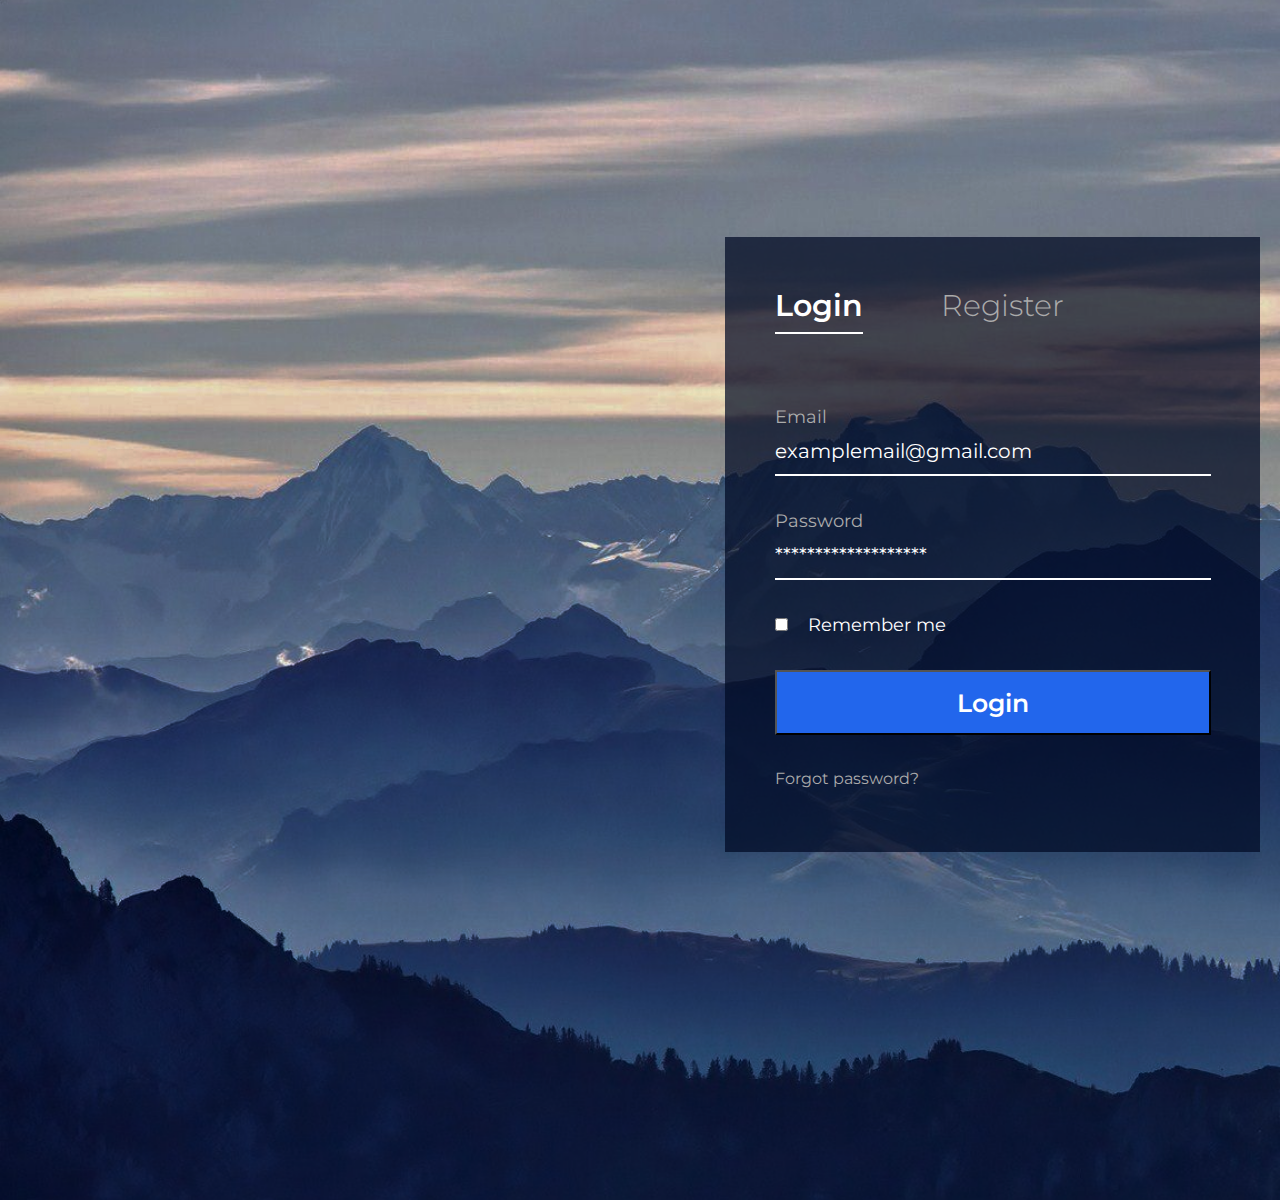
==== temp/index.html @ 6df5a2fe "add loginpage" ====
<!DOCTYPE html>
<html lang="en">
<head>
    <meta charset="UTF-8">
    <meta name="viewport" content="width=device-width, initial-scale=1.0">
    <link rel="preconnect" href="https://fonts.gstatic.com">
<link href="https://fonts.googleapis.com/css2?family=Montserrat:wght@300&display=swap" rel="stylesheet">
    <link rel="stylesheet" href="css/main.css">
    <title>Sign in</title>
</head>
<body>
    <div class="form">
        <form action="#" class="loginForm" >
            <div class="check">
            <a href="#" class="login">Login</a>
            <a href="#" class="registr">Register</a>
            </div>
            <label for="mail" class="labelMail">Email</label><br>
            <input type="email" id="mail" placeholder="examplemail@gmail.com"><br>
            <label for="password" class="labelPasword">Password</label><br>
            <input type="password" id="password" placeholder="*******************"><br>
            <input type="checkbox" id="checkbox">
            <label for="checkbox" class="remember">Remember me</label><br>
            <button type="submit">Login</button>
            <a href="#" class="forgotPassword">Forgot password?</a>
        </form>
    </div>
</body>
</html>
---- temp/css/main.css ----
*{
    margin: 0;
    padding: 0;
}
body{
background: url('../img/bg.png');
background-repeat: no-repeat;
background-size: cover;
width: 1920px;
height: 1200px;
}
form a{
    color: #ABABAB;
    text-decoration: none;
    font-family: 'Montserrat', sans-serif;
}
.check{
    margin-bottom: 82px;
}
.login{
    font-weight: 600;
font-size: 30px;
line-height: 37px;
border-bottom: 2px solid #fff;
color: #fff;
padding-bottom: 8px;
}
.registr{
    font-weight: 300;
font-size: 30px;
line-height: 37px;
margin-left: 74px;
}
.loginForm{
    padding-top: 50px;
    padding-left: 50px;
    position: absolute;
width: 485px;
height: 565px;
left: 725px;
top: 237px;

background: rgba(0, 10, 36, 0.72);
}
.labelMail, .labelPasword{

font-family: Montserrat;
font-style: normal;
font-weight: normal;
font-size: 18px;
line-height: 22px;
/* identical to box height */


color: #ABABAB;

}
#mail, #password{
    width: 436px;
    padding: 11px 0px;
    font-family: Montserrat;
font-style: normal;
font-weight: normal;
font-size: 20px;
line-height: 24px;
color: #FFFFFF;
background: none;
border: none;
border-bottom: 2px solid #fff;
outline: none;
margin-bottom: 34px;
}
#mail::placeholder, #password::placeholder{
    color: #fff;
}
#password{
    margin-bottom: 34px;
}
.remember{
    font-family: Montserrat;
font-style: normal;
font-weight: normal;
font-size: 18px;
line-height: 22px;
margin-left: 16px;
/* identical to box height */


color: #FFFFFF;
}
#checkbox{
border: 3px solid #FFFFFF;

}
form button{
    width: 436px;
height: 65px;
font-family: Montserrat;
font-style: normal;
font-weight: 600;
font-size: 25px;
line-height: 30px;
color: #FFFFFF;
background-color: #2266EC;
margin-top: 34px;
margin-bottom: 34px;
text-align: center;
cursor: pointer;
outline: none;
}
.forgotPasword{
    font-family: Montserrat;
font-style: normal;
font-weight: normal;
font-size: 18px;
line-height: 22px;
/* identical to box height */


color: #ABABAB;
}
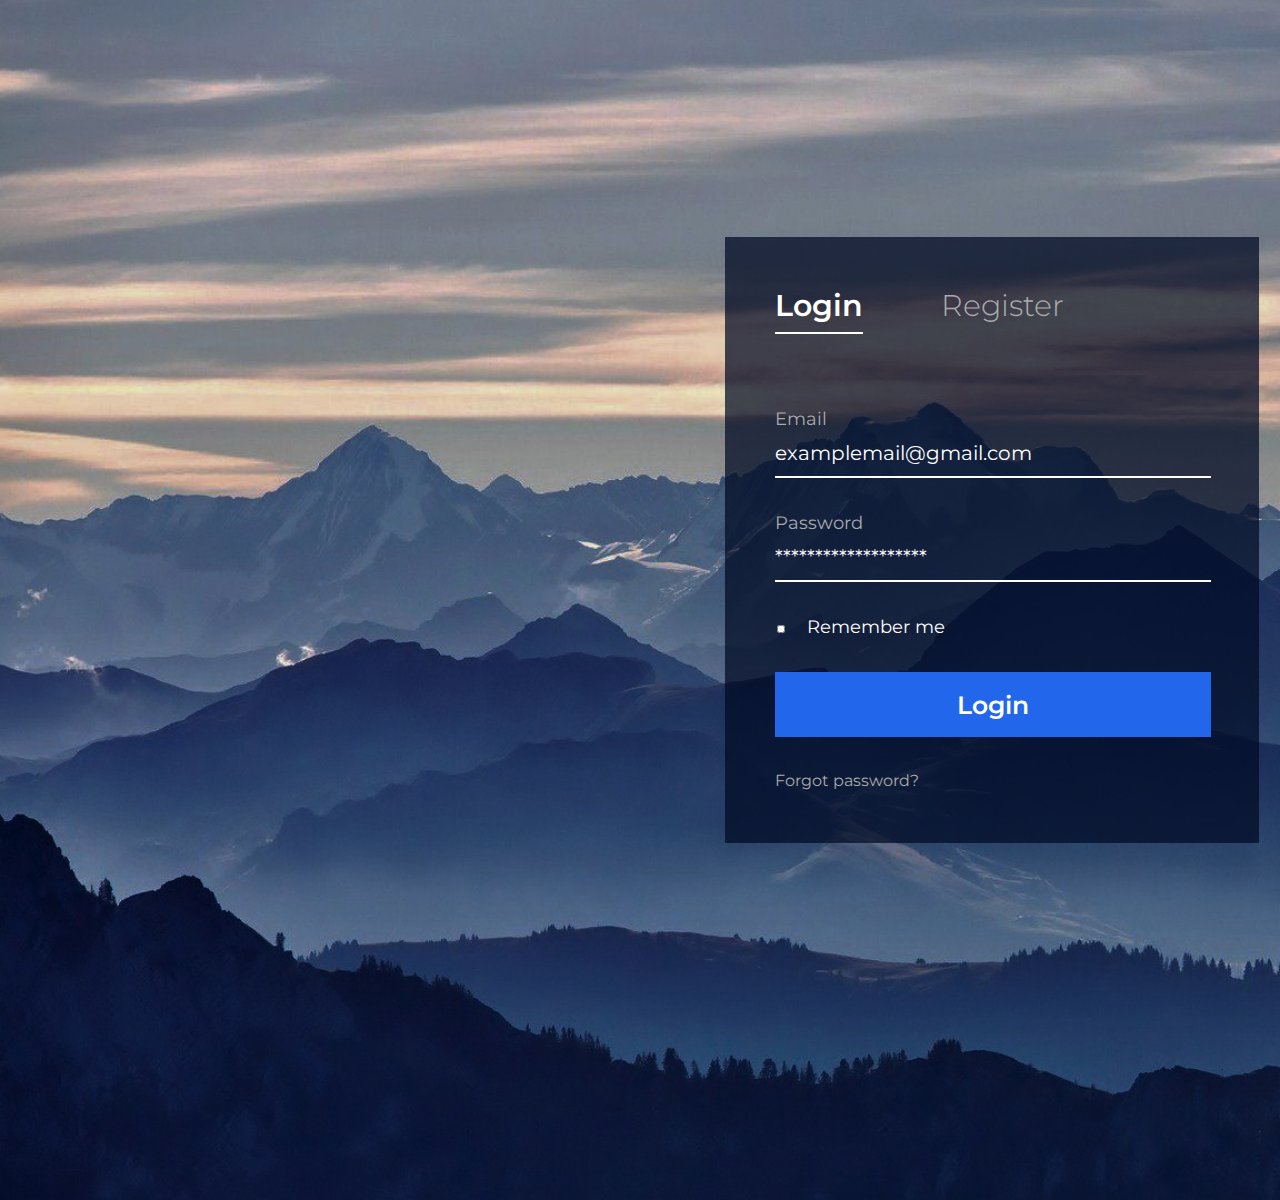
==== commit a6a5e4e0: "border-box" ====
--- a/temp/index.html
+++ b/temp/index.html
@@ -21,7 +21,7 @@
             <input type="password" id="password" placeholder="*******************"><br>
             <input type="checkbox" id="checkbox">
             <label for="checkbox" class="remember">Remember me</label><br>
-            <button type="submit">Login</button>
+            <button type="submit">Login</button><br>
             <a href="#" class="forgotPassword">Forgot password?</a>
         </form>
     </div>
--- a/temp/css/main.css
+++ b/temp/css/main.css
@@ -1,6 +1,7 @@
 *{
     margin: 0;
     padding: 0;
+    box-sizing: border-box;
 }
 body{
 background: url('../img/bg.png');
@@ -15,7 +16,7 @@
     font-family: 'Montserrat', sans-serif;
 }
 .check{
-    margin-bottom: 82px;
+    margin-bottom: 84px;
 }
 .login{
     font-weight: 600;
@@ -35,8 +36,8 @@
     padding-top: 50px;
     padding-left: 50px;
     position: absolute;
-width: 485px;
-height: 565px;
+    width: 534px;
+    height: 606px;
 left: 725px;
 top: 237px;
 
@@ -90,7 +91,8 @@
 }
 #checkbox{
 border: 3px solid #FFFFFF;
-
+width: 12px;
+height: 8px;
 }
 form button{
     width: 436px;
@@ -107,6 +109,7 @@
 text-align: center;
 cursor: pointer;
 outline: none;
+border: none;
 }
 .forgotPasword{
     font-family: Montserrat;
